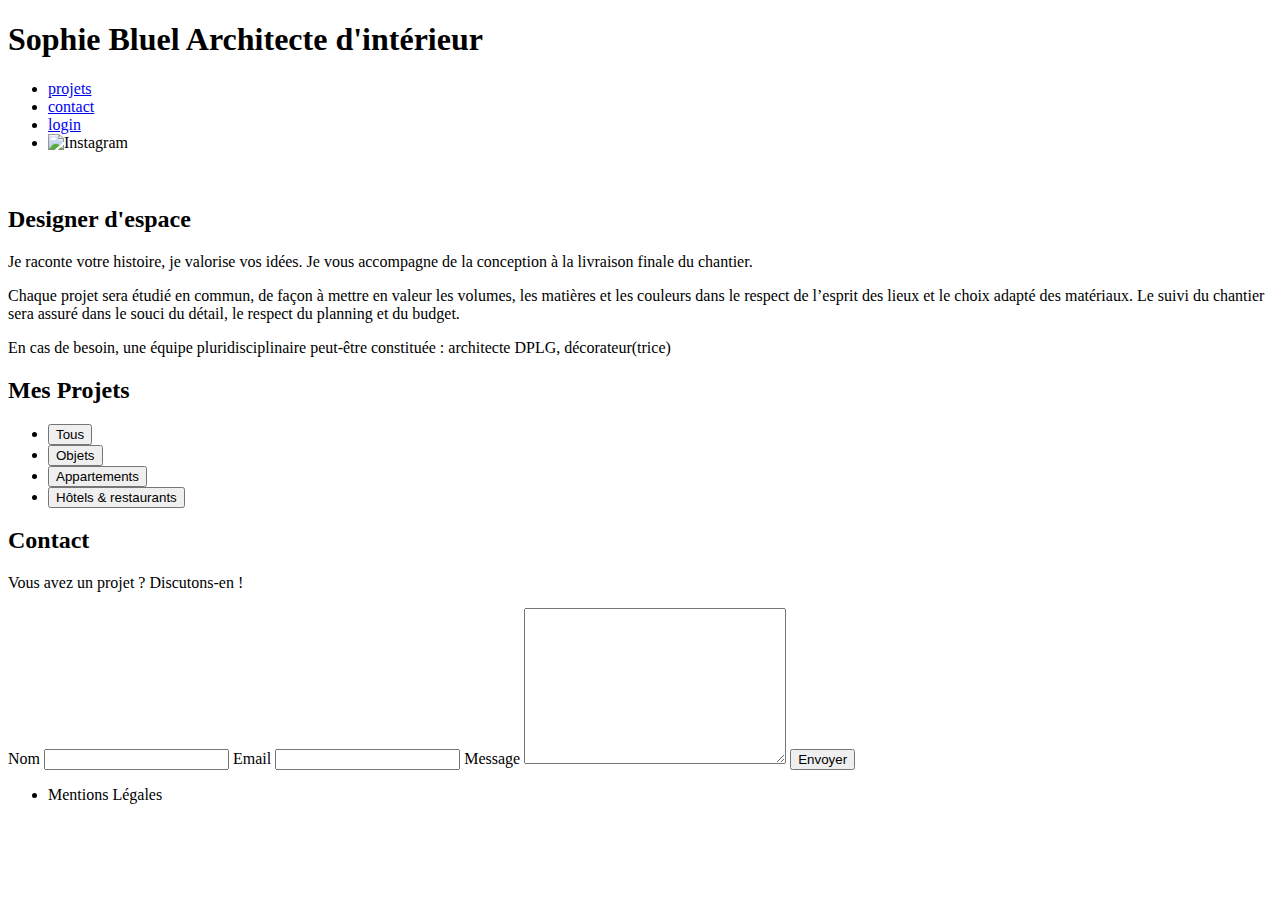
==== FrontEnd/index.html @ 586b45e3 "Sauvegarde du token après login OK Récupération du token après retour à l'accueil OK" ====
<!DOCTYPE html>
<html lang="fr">
<head>
	<meta charset="UTF-8">
	<title>Sophie Bluel - Architecte d'intérieur</title>
	<meta name="viewport" content="width=device-width, initial-scale=1.0">
	<link rel="preconnect" href="https://fonts.googleapis.com">
	<link rel="preconnect" href="https://fonts.gstatic.com" crossorigin>
	<link href="https://fonts.googleapis.com/css2?family=Syne:wght@700;800&family=Work+Sans&display=swap" rel="stylesheet">
	<meta name="description" content="">
	<link rel="stylesheet" href="./assets/style.css">
	<script type="module" src="affichageTravaux.js" defer></script>
	<script type="module" src="admin.js" ></script>
</head>
<body>
<header>
	<h1>Sophie Bluel <span>Architecte d'intérieur</span></h1>
	<nav>
		<ul>
			<li><a href="index.html">projets</a></li>
			<li><a href="#contact">contact</a></li>
			<li class="loginOut"><a href="login.html">login</a></li>
			<li><img src="./assets/icons/instagram.png" alt="Instagram"></li>
		</ul>
	</nav>
</header>
<main>
	<section id="introduction">
		<figure>
			<img src="./assets/images/sophie-bluel.png" alt="">
		</figure>
		<article>
			<h2>Designer d'espace</h2>
			<p>Je raconte votre histoire, je valorise vos idées. Je vous accompagne de la conception à la livraison finale du chantier.</p>
			<p>Chaque projet sera étudié en commun, de façon à mettre en valeur les volumes, les matières et les couleurs dans le respect de l’esprit des lieux et le choix adapté des matériaux. Le suivi du chantier sera assuré dans le souci du détail, le respect du planning et du budget.</p>
			<p>En cas de besoin, une équipe pluridisciplinaire peut-être constituée : architecte DPLG, décorateur(trice)</p>
		</article>
	</section>
	<section id="portfolio">
		<h2>Mes Projets</h2>
		<ul class="filtres">
			<li><button class="btn-tous">Tous</button></li>
			<li><button class="btn-objets">Objets</button></li>
			<li><button class="btn-appartements">Appartements</button></li>
			<li><button class="btn-hotels">Hôtels & restaurants</button></li>
		</ul>
		<div class="gallery">
			<!-- Les travaux seront générés ici dans le html -->
		</div>
	</section>
	<section id="contact">
		<h2>Contact</h2>
		<p>Vous avez un projet ? Discutons-en !</p>
		<form action="#" method="post">
			<label for="name">Nom</label>
			<input type="text" name="name" id="name">
			<label for="email">Email</label>
			<input type="email" name="email" id="email">
			<label for="message">Message</label>
			<textarea name="message" id="message" cols="30" rows="10"></textarea>
			<input type="submit" value="Envoyer">
		</form>
	</section>
</main>

<footer>
	<nav>
		<ul>
			<li>Mentions Légales</li>
		</ul>
	</nav>
</footer>
</body>
</html>
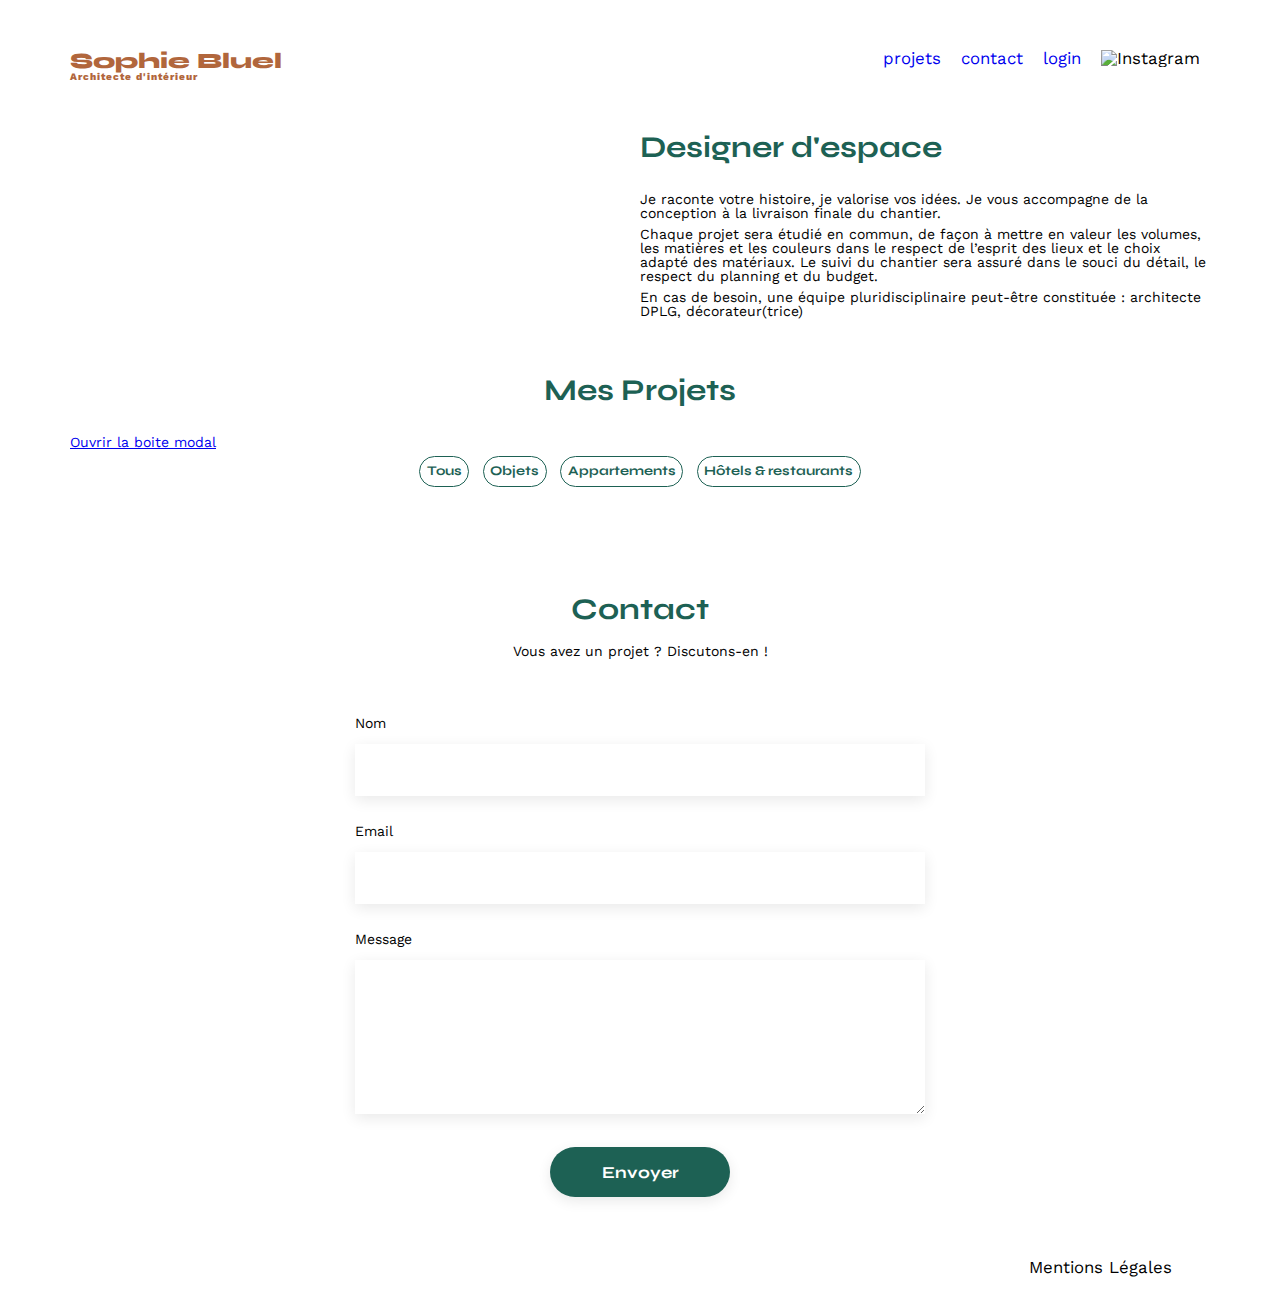
==== commit 210f96c4: "Continuation intégration modal" ====
--- a/FrontEnd/index.html
+++ b/FrontEnd/index.html
@@ -9,15 +9,16 @@
 	<link href="https://fonts.googleapis.com/css2?family=Syne:wght@700;800&family=Work+Sans&display=swap" rel="stylesheet">
 	<meta name="description" content="">
 	<link rel="stylesheet" href="./assets/style.css">
-	<script type="module" src="affichageTravaux.js" defer></script>
+	<script type="module" src="affichageTravaux.js"></script>
 	<script type="module" src="admin.js" ></script>
+	<script type="module"  src="modal.js"></script>
 </head>
 <body>
 <header>
 	<h1>Sophie Bluel <span>Architecte d'intérieur</span></h1>
 	<nav>
 		<ul>
-			<li><a href="index.html">projets</a></li>
+			<li ><a href="index.html">projets</a></li>
 			<li><a href="#contact">contact</a></li>
 			<li class="loginOut"><a href="login.html">login</a></li>
 			<li><img src="./assets/icons/instagram.png" alt="Instagram"></li>
@@ -37,7 +38,21 @@
 		</article>
 	</section>
 	<section id="portfolio">
-		<h2>Mes Projets</h2>
+		<h2 class="projects">Mes Projets</h2>
+		
+		<!-- Contenu pour la modal -->
+		<a href="#modal1" class="js-modal">Ouvrir la boite modal</a>
+		<aside id="modal1" class="modal" aria-hidden="true" role="dialog" style="display: none;">
+			<div class="modal-wrapper js-modal-stop">
+				<button class="js-modal-close">Fermer la boite</button>
+				<div>Galerie photo</div>
+				<div class="modal-gallery">
+					<!-- Les travaux de la modal seront générés ici -->
+				</div>
+			</div>
+		</aside>
+		<!-- Fin contenu pour la modal -->
+
 		<ul class="filtres">
 			<li><button class="btn-tous">Tous</button></li>
 			<li><button class="btn-objets">Objets</button></li>
--- a/FrontEnd/assets/style.css
+++ b/FrontEnd/assets/style.css
@@ -0,0 +1,265 @@
+/* http://meyerweb.com/eric/tools/css/reset/
+   v2.0 | 20110126
+   License: none (public domain)
+*/
+
+html, body, div, span, applet, object, iframe,
+h1, h2, h3, h4, h5, h6, p, blockquote, pre,
+a, abbr, acronym, address, big, cite, code,
+del, dfn, em, img, ins, kbd, q, s, samp,
+small, strike, strong, sub, sup, tt, var,
+b, u, i, center,
+dl, dt, dd, ol, ul, li,
+fieldset, form, label, legend,
+table, caption, tbody, tfoot, thead, tr, th, td,
+article, aside, canvas, details, embed,
+figure, figcaption, footer, header, hgroup,
+menu, nav, output, ruby, section, summary,
+time, mark, audio, video {
+	margin: 0;
+	padding: 0;
+	border: 0;
+	font-size: 100%;
+	font: inherit;
+	vertical-align: baseline;
+}
+/* HTML5 display-role reset for older browsers */
+article, aside, details, figcaption, figure,
+footer, header, hgroup, menu, nav, section {
+	display: block;
+}
+body {
+	line-height: 1;
+}
+ol, ul {
+	list-style: none;
+}
+blockquote, q {
+	quotes: none;
+}
+blockquote:before, blockquote:after,
+q:before, q:after {
+	content: '';
+	content: none;
+}
+table {
+	border-collapse: collapse;
+	border-spacing: 0;
+}
+/** end reset css**/
+body {
+	max-width: 1140px;
+	margin:auto;
+	font-family: 'Work Sans' ;
+	font-size: 14px;
+}
+header {
+	display: flex;
+	justify-content: space-between;
+	margin: 50px 0
+}
+section {
+	margin: 50px 0
+}
+
+h1{
+	display: flex;
+	flex-direction: column;
+	font-family: 'Syne';
+	font-size: 22px;
+	font-weight: 800;
+	color: #B1663C
+}
+
+h1 > span {
+	font-family: 'Work Sans';
+	font-size:10px;
+	letter-spacing: 0.1em;
+;
+}
+
+h2{
+	font-family: 'Syne';
+	font-weight: 700;
+	font-size: 30px;
+	color: #1D6154
+}
+nav ul {
+	display: flex;
+	align-items: center;
+	list-style-type: none;
+
+}
+nav li {
+	padding: 0 10px;
+	font-size: 1.2em;
+}
+
+li:hover {
+	color: #B1663C;
+}
+#introduction {
+	display: flex;
+	align-items: center;
+}
+#introduction figure {
+	flex: 1
+}
+#introduction img {
+	display: block;
+	margin: auto;
+	width: 80%;
+}
+
+#introduction article {
+	flex: 1
+}
+#introduction h2 {
+	margin-bottom: 1em;
+}
+
+#introduction p {
+	margin-bottom: 0.5em;
+}
+#portfolio h2 {
+	text-align: center;
+	margin-bottom: 1em;
+}
+.gallery {
+	width: 100%;
+	display: grid;
+	grid-template-columns: 1fr 1fr 1fr;
+	grid-column-gap: 20px;
+	grid-row-gap: 20px;
+}
+
+.gallery img {
+	width: 100%;
+
+}
+#contact, #login{
+	width: 50%;
+	margin: auto;
+}
+#contact, #login > * {
+	text-align: center;
+
+}
+#contact h2, #login h2{
+	margin-bottom: 20px;
+}
+#contact form, #login form {
+	text-align: left;
+	margin-top:30px;
+	display: flex;
+	flex-direction: column;
+}
+
+#contact input, #login input {
+	height: 50px;
+	font-size: 1.2em;
+	border: none;
+	box-shadow: 0px 4px 14px rgba(0, 0, 0, 0.09);
+}
+#contact label, #login label {
+	margin: 2em 0 1em 0;
+}
+#contact textarea {
+	border: none;
+	box-shadow: 0px 4px 14px rgba(0, 0, 0, 0.09);
+}
+
+input[type="submit"]{
+	font-family: 'Syne';
+	font-weight: 700;
+	color: white;
+	background-color: #1D6154;
+	margin : 2em auto ;
+	width: 180px;
+	text-align: center;
+	border-radius: 60px ;
+}
+
+footer nav ul {
+	display: flex;
+	justify-content: flex-end;
+	margin: 2em
+}
+
+.filtres {
+	display: flex;
+	justify-content: center;
+	margin-bottom: 50px;
+}
+
+nav a:link{
+	text-decoration: none;
+}
+
+a:visited{
+	color: inherit;
+}
+
+.filtres button{
+	border: #1D6154 1px solid;
+	background-color: white;
+	border-radius: 60px;
+	padding: 0.5em;
+	margin: 0.5em;
+	color: #1D6154;
+	font-weight: bold;
+	font-family: syne;
+}
+
+.filtres button:active{
+	background-color: #1D6154;
+	color: white;
+}
+
+.login a{
+	text-decoration: none;
+}
+
+.login a:hover{
+	text-decoration: underline;
+}
+
+.erreurMessage{
+	color: red;
+}
+
+
+/* Gestion de la modale */
+.modal{
+	position: fixed;
+	display: flex;
+	align-items: center;
+	justify-content: center;
+	top: 0;
+	left: 0;
+	width: 100%;
+	height: 100%;
+	background: rgba(0, 0, 0, 0.3)
+}
+
+.modal-wrapper{
+	overflow: auto;
+	width: 630px;
+	max-width: calc(100vw - 20px);
+	max-height: calc(100vh - 20px);
+	padding: 20px;
+	background-color: #fff;
+	border-radius: 10px;
+}
+
+.modal-gallery {
+	width: 100%;
+	display: grid;
+	grid-template-columns: 1fr 1fr 1fr 1fr 1fr;
+	grid-column-gap: 20px;
+	grid-row-gap: 20px;
+}
+
+.modal-gallery img{
+	width: 100%;
+}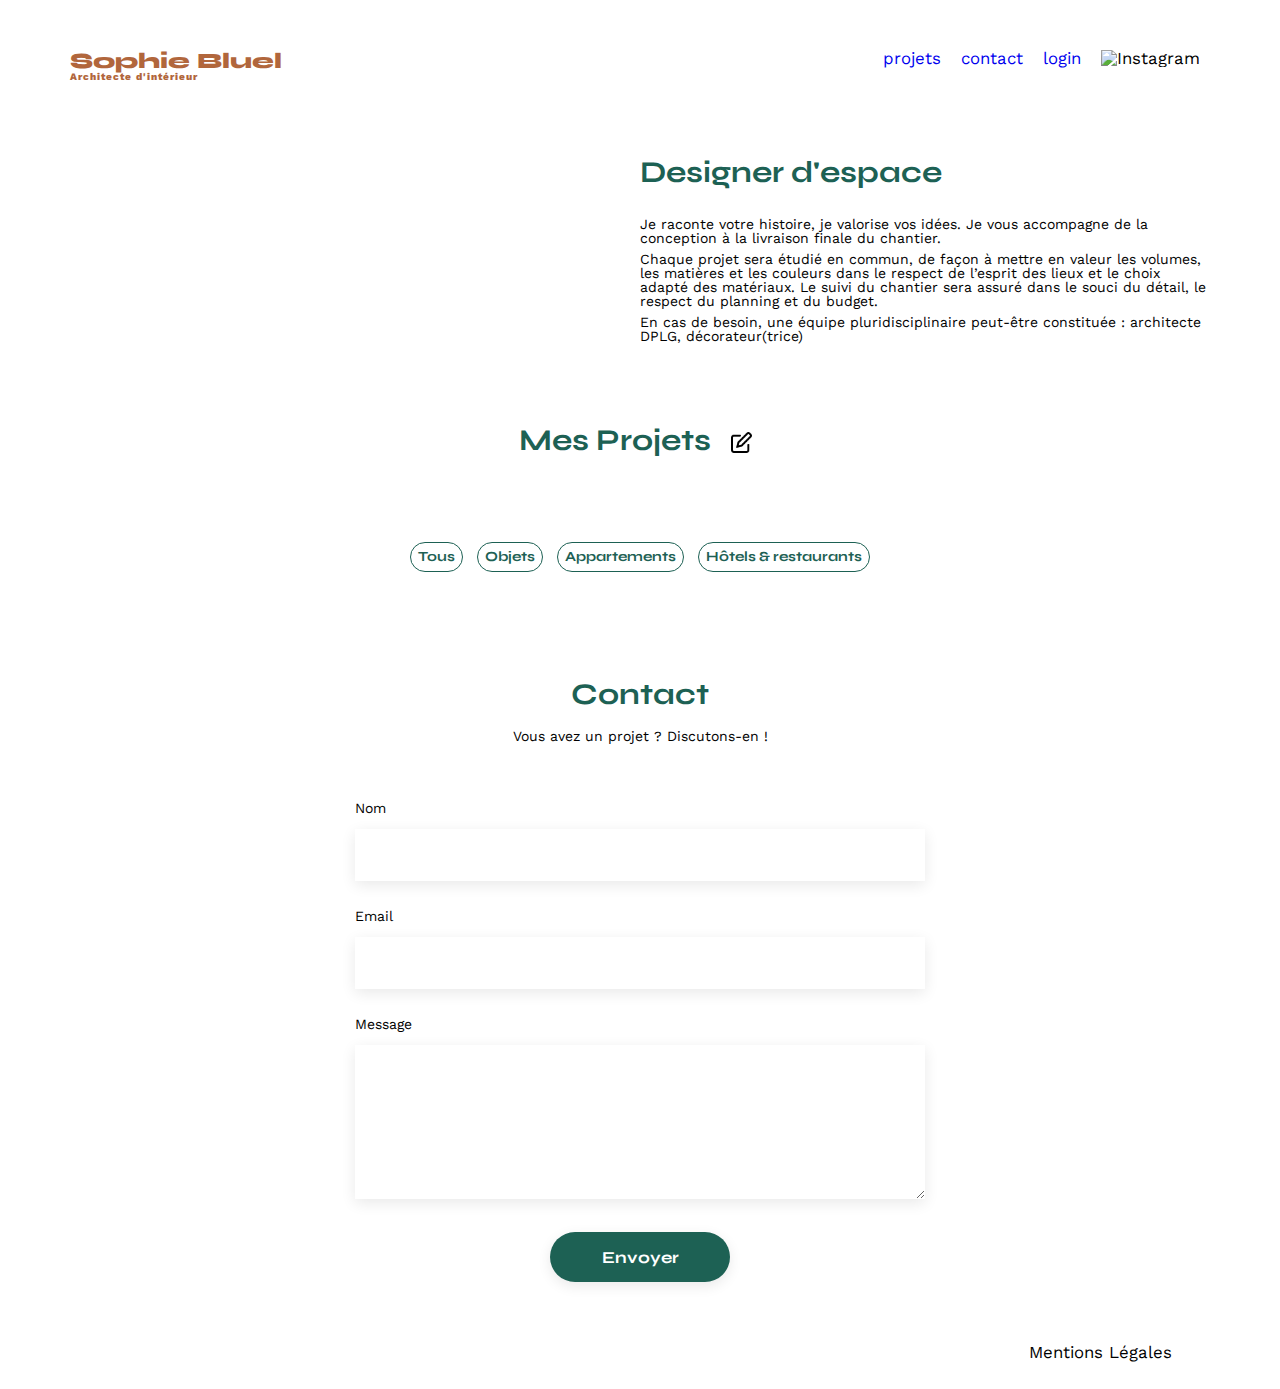
==== commit 257e20a9: "Amélioration bouton modif login" ====
--- a/FrontEnd/index.html
+++ b/FrontEnd/index.html
@@ -9,16 +9,18 @@
 	<link href="https://fonts.googleapis.com/css2?family=Syne:wght@700;800&family=Work+Sans&display=swap" rel="stylesheet">
 	<meta name="description" content="">
 	<link rel="stylesheet" href="./assets/style.css">
+	<!-- <script src="https://kit.fontawesome.com/7f5535ffac.js" crossorigin="anonymous"></script> -->
 	<script type="module" src="affichageTravaux.js"></script>
 	<script type="module" src="admin.js" ></script>
-	<script type="module"  src="modal.js"></script>
+	<script type="module" src="modal.js"></script>
+	<script type="module" src="loginOut.js" defer></script>
 </head>
 <body>
 <header>
 	<h1>Sophie Bluel <span>Architecte d'intérieur</span></h1>
 	<nav>
 		<ul>
-			<li ><a href="index.html">projets</a></li>
+			<li><a href="index.html">projets</a></li>
 			<li><a href="#contact">contact</a></li>
 			<li class="loginOut"><a href="login.html">login</a></li>
 			<li><img src="./assets/icons/instagram.png" alt="Instagram"></li>
@@ -38,20 +40,38 @@
 		</article>
 	</section>
 	<section id="portfolio">
-		<h2 class="projects">Mes Projets</h2>
-		
-		<!-- Contenu pour la modal -->
-		<a href="#modal1" class="js-modal">Ouvrir la boite modal</a>
-		<aside id="modal1" class="modal" aria-hidden="true" role="dialog" style="display: none;">
-			<div class="modal-wrapper js-modal-stop">
-				<button class="js-modal-close">Fermer la boite</button>
-				<div>Galerie photo</div>
-				<div class="modal-gallery">
-					<!-- Les travaux de la modal seront générés ici -->
+		<div>
+			<!-- Contenu pour la modal -->
+			<div class="projects">
+				<div class="elements">
+					<h2>
+						Mes Projets
+					</h2>
+					<div class="btnModif">
+						<img src="assets/icons/pen2Square.png" alt="Icone de bouton modifier">
+						<a href="#modal1" class="js-modal" style="display: none;">Modifier</a>
+					</div>
 				</div>
 			</div>
-		</aside>
-		<!-- Fin contenu pour la modal -->
+				
+			<aside id="modal1" class="modal" aria-hidden="true" style="display: none;">
+				<div class="modal-wrapper js-modal-stop">
+					<div class="closeButton">
+						<i class="js-modal-close fa-solid fa-xmark fa-xl"></i>
+					</div>
+					<h3>Galerie photo</h3>
+					<div class="galleryContent">
+						<div class="modal-gallery">
+							<!-- Les travaux de la modal seront générés ici -->
+						</div>
+					</div>
+					<div class="addPhotoButton">
+						<button>Ajouter une photo</button>
+					</div>
+				</div>
+			</aside>
+			<!-- Fin contenu pour la modal -->
+		</div>
 
 		<ul class="filtres">
 			<li><button class="btn-tous">Tous</button></li>
--- a/FrontEnd/assets/style.css
+++ b/FrontEnd/assets/style.css
@@ -4,7 +4,7 @@
 */
 
 html, body, div, span, applet, object, iframe,
-h1, h2, h3, h4, h5, h6, p, blockquote, pre,
+h1, h3, h4, h5, h6, p, blockquote, pre,
 a, abbr, acronym, address, big, cite, code,
 del, dfn, em, img, ins, kbd, q, s, samp,
 small, strike, strong, sub, sup, tt, var,
@@ -15,7 +15,7 @@
 article, aside, canvas, details, embed,
 figure, figcaption, footer, header, hgroup,
 menu, nav, output, ruby, section, summary,
-time, mark, audio, video {
+time, mark, audio, video, button, span {
 	margin: 0;
 	padding: 0;
 	border: 0;
@@ -230,6 +230,46 @@
 
 
 /* Gestion de la modale */
+
+.projects{
+	display: flex;
+	justify-content: center;
+	align-items: center;
+	/* border: solid 1px red; */
+	margin: 50px;
+}
+
+.elements{
+	display: flex;
+	align-items: center;
+	/* border: solid violet; */
+}
+
+.elements h2{
+	/* border: solid #1D6154; */
+}
+
+.btnModif{
+	display: flex;
+	align-items: center;
+	height: 10px;
+	/* border: solid cadetblue; */
+}
+
+.projects img{
+	width: 1.5em;
+	height: 1.5em;
+	margin: 0px 10px 0px 20px;
+}
+
+.btnModif a{
+	text-decoration: none;
+}
+
+.btnModif a:hover{
+	text-decoration: underline;
+}
+
 .modal{
 	position: fixed;
 	display: flex;
@@ -252,8 +292,13 @@
 	border-radius: 10px;
 }
 
+.galleryContent{
+	border-bottom: 1px solid #b3b3b3;
+	padding-bottom: 4em;
+	margin: 0 5em 0 5em;
+}
+
 .modal-gallery {
-	width: 100%;
 	display: grid;
 	grid-template-columns: 1fr 1fr 1fr 1fr 1fr;
 	grid-column-gap: 20px;
@@ -262,4 +307,48 @@
 
 .modal-gallery img{
 	width: 100%;
-}+}
+
+.modal-wrapper h3{
+	font-size: 2em;
+	text-align: center;
+	margin: 1em;
+}
+
+.closeButton {
+	display: flex;
+	justify-content: flex-end;
+	padding: 20px;
+}
+
+.addPhotoButton{
+	display: flex;
+	justify-content: center;
+	
+}
+
+.addPhotoButton button{
+	width: 237px;
+	height: 36px;
+	font: inherit;
+	color: white;
+	border: none;
+	border-radius: 60px;
+	background: #1D6154;
+	margin: 2em;
+}
+
+.trash{
+	display: flex;
+	justify-content: center;
+	align-items: center;
+	color: white;
+	position: relative;
+	top: 25px;
+	left: 55px;
+	height: 10px;
+	width: 10px;
+	background-color: black;
+	border-radius: 2px;
+}
+
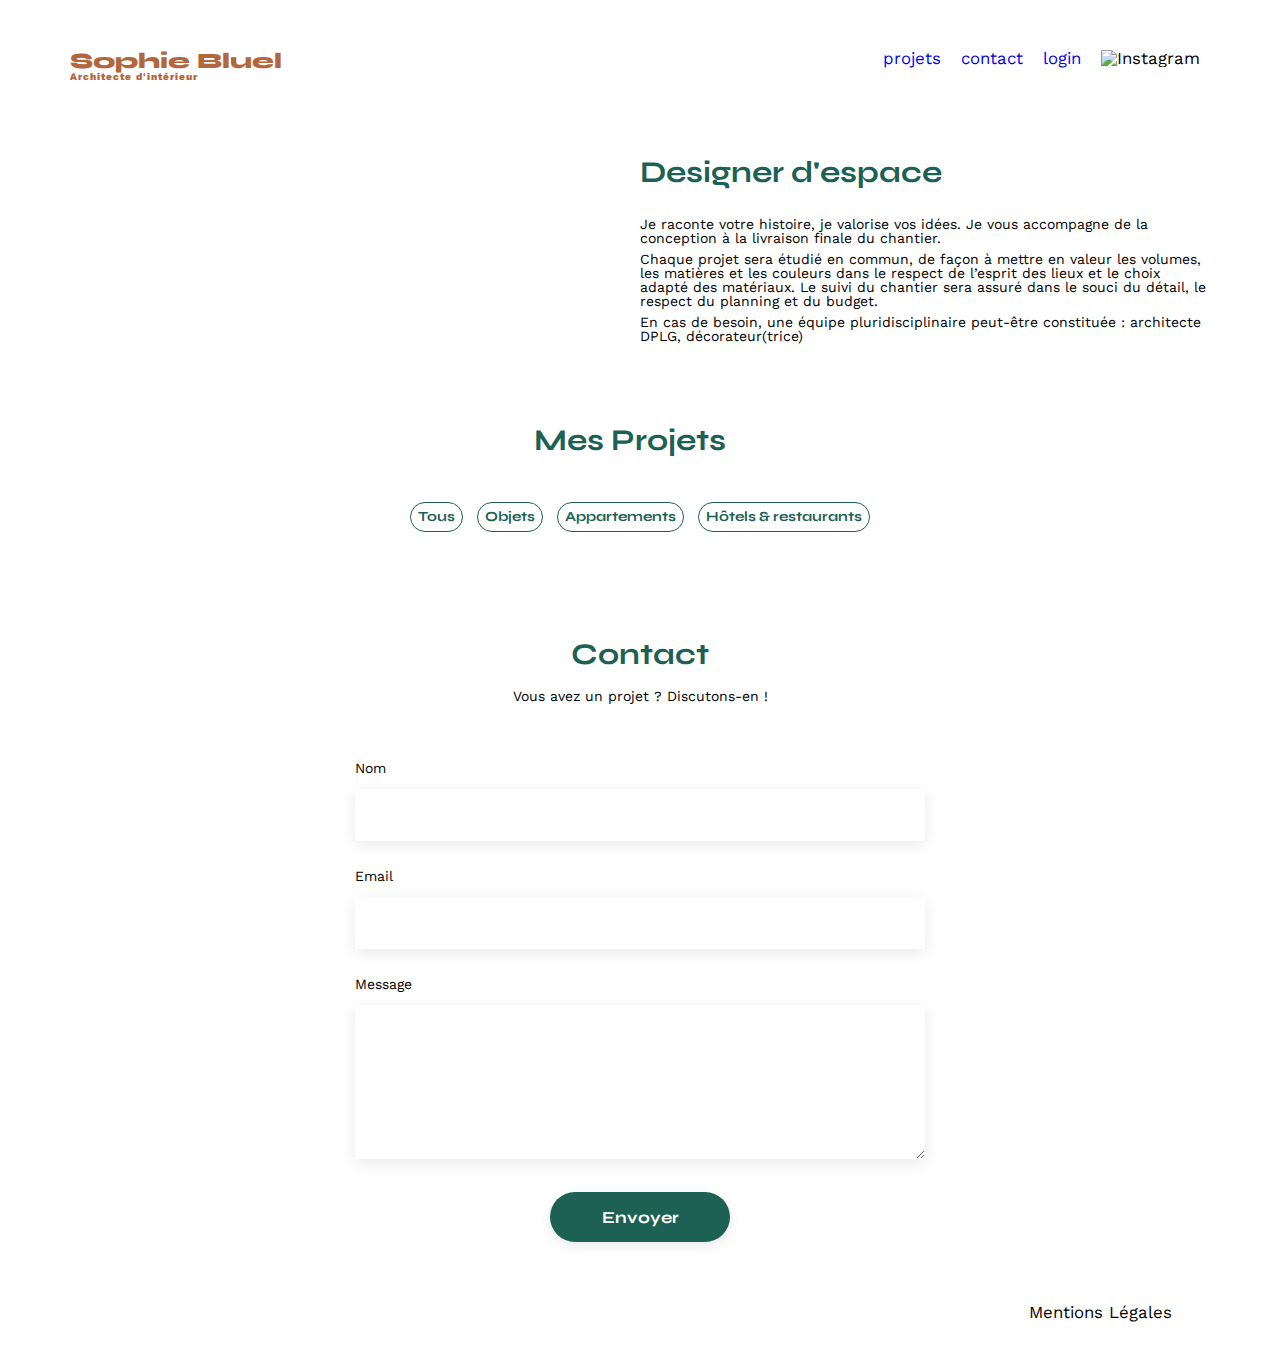
==== commit f3ba81a0: "Amélioratin de la modal Débugage du décalage des icones fontawesome Ajout d'une 2e modal dans le htm" ====
--- a/FrontEnd/index.html
+++ b/FrontEnd/index.html
@@ -9,7 +9,7 @@
 	<link href="https://fonts.googleapis.com/css2?family=Syne:wght@700;800&family=Work+Sans&display=swap" rel="stylesheet">
 	<meta name="description" content="">
 	<link rel="stylesheet" href="./assets/style.css">
-	<!-- <script src="https://kit.fontawesome.com/7f5535ffac.js" crossorigin="anonymous"></script> -->
+	<script src="https://kit.fontawesome.com/7f5535ffac.js" crossorigin="anonymous"></script>
 	<script type="module" src="affichageTravaux.js"></script>
 	<script type="module" src="admin.js" ></script>
 	<script type="module" src="modal.js"></script>
@@ -48,16 +48,19 @@
 						Mes Projets
 					</h2>
 					<div class="btnModif">
-						<img src="assets/icons/pen2Square.png" alt="Icone de bouton modifier">
-						<a href="#modal1" class="js-modal" style="display: none;">Modifier</a>
+						<a href="#modal1" class="js-modal1" style="display: none;"> <i class="fa-regular fa-pen-to-square"></i>Modifier</a>
 					</div>
 				</div>
 			</div>
 				
-			<aside id="modal1" class="modal" aria-hidden="true" style="display: none;">
-				<div class="modal-wrapper js-modal-stop">
-					<div class="closeButton">
-						<i class="js-modal-close fa-solid fa-xmark fa-xl"></i>
+			<aside id="modal1" class="modal" style="display: none;">
+				<div class="modal-wrapper js-modal1-stop">
+					<div class="conteneurNavModal">
+
+						<button class="closeButton js-modal1-close">
+							<i class="fa-solid fa-xmark fa-xl"></i>
+						</button>
+						
 					</div>
 					<h3>Galerie photo</h3>
 					<div class="galleryContent">
@@ -65,11 +68,48 @@
 							<!-- Les travaux de la modal seront générés ici -->
 						</div>
 					</div>
-					<div class="addPhotoButton">
-						<button>Ajouter une photo</button>
+
+					<div class="btnPhotoConteneur">
+						<a href="#modal2" class="addPhotoButton ajoutPhoto">
+							<div>Ajouter une photo</div>
+						</a>
 					</div>
 				</div>
 			</aside>
+
+			<aside id="modal2" class="modal" style="display: none;">
+				<div class="modal-wrapper js-modal2-stop">
+					<div class="conteneurNavModal">
+
+						<button class="backButton">            
+							<i class="fa-solid fa-arrow-left fa-xl"></i>
+						</button>
+				
+						<button class="closeButton js-modal2-close">            
+							<i class="fa-solid fa-xmark fa-xl"></i>
+						</button>
+				
+					</div>
+					<h3>Ajout photo</h3>
+					<div class="galleryContent">
+						<div class="glisserPhoto">
+							<i class="fa-regular fa-image fa-6x"></i>
+							<div class="addFromPc">+ Ajouter photo</div>
+							<div>jpg, png : 4mo max</div>
+						</div>
+						<section id="ajout">
+							<form action="#" method="post">
+								<label for="titre">Titre</label>
+								<input type="text" name="titre" id="titre">
+								<label for="categorie">Catégorie</label>
+								<input type="text" name="categorie" id="categorie">
+								<input type="submit" value="Valider" class="validerAjoutPhoto">
+							</form>
+						</section>
+					</div>
+				</div>
+			</aside>
+
 			<!-- Fin contenu pour la modal -->
 		</div>
 
@@ -98,6 +138,8 @@
 	</section>
 </main>
 
+
+
 <footer>
 	<nav>
 		<ul>
--- a/FrontEnd/assets/style.css
+++ b/FrontEnd/assets/style.css
@@ -141,6 +141,12 @@
 	width: 50%;
 	margin: auto;
 }
+
+#ajout{
+	width: 100%;
+	margin: auto;
+}
+
 #contact, #login > * {
 	text-align: center;
 
@@ -148,20 +154,20 @@
 #contact h2, #login h2{
 	margin-bottom: 20px;
 }
-#contact form, #login form {
+#contact form, #login form, #ajout form{
 	text-align: left;
 	margin-top:30px;
 	display: flex;
 	flex-direction: column;
 }
 
-#contact input, #login input {
+#contact input, #login input, #ajout input {
 	height: 50px;
 	font-size: 1.2em;
 	border: none;
 	box-shadow: 0px 4px 14px rgba(0, 0, 0, 0.09);
 }
-#contact label, #login label {
+#contact label, #login label, #ajout label {
 	margin: 2em 0 1em 0;
 }
 #contact textarea {
@@ -190,6 +196,7 @@
 	display: flex;
 	justify-content: center;
 	margin-bottom: 50px;
+	/* border: solid green; */
 }
 
 nav a:link{
@@ -228,25 +235,20 @@
 	color: red;
 }
 
-
-/* Gestion de la modale */
+/* Bouton modifier travaux */
 
 .projects{
 	display: flex;
 	justify-content: center;
 	align-items: center;
+	margin: 10px;
 	/* border: solid 1px red; */
-	margin: 50px;
 }
 
 .elements{
 	display: flex;
 	align-items: center;
 	/* border: solid violet; */
-}
-
-.elements h2{
-	/* border: solid #1D6154; */
 }
 
 .btnModif{
@@ -254,6 +256,7 @@
 	align-items: center;
 	height: 10px;
 	/* border: solid cadetblue; */
+	padding-left: 20px;
 }
 
 .projects img{
@@ -269,6 +272,8 @@
 .btnModif a:hover{
 	text-decoration: underline;
 }
+
+/* Gestion de la modale */
 
 .modal{
 	position: fixed;
@@ -315,30 +320,52 @@
 	margin: 1em;
 }
 
-.closeButton {
-	display: flex;
-	justify-content: flex-end;
-	padding: 20px;
-}
-
-.addPhotoButton{
-	display: flex;
-	justify-content: center;
-	
-}
-
-.addPhotoButton button{
-	width: 237px;
-	height: 36px;
+.conteneurNavModal{
+	display: flex;
+	justify-content: space-between;
+	border: solid 1px violet;
+}
+
+.closeButton, .backButton {
+	background-color: transparent;
+	border: solid transparent;
+}
+
+.closeButton{
+	align-self: flex-end;
+}
+
+.closeButton:hover, .backButton:hover{
+	border: solid black;
+}
+
+.btnPhotoConteneur{
+	display: flex;
+	justify-content: center;
+	/* border: solid blue; */
+}
+
+.addPhotoButton div{
+	color: white;
+	margin: 1em;
+}
+
+.addPhotoButton, .validerAjoutPhoto button{
+	width: 50%;
 	font: inherit;
 	color: white;
-	border: none;
 	border-radius: 60px;
 	background: #1D6154;
 	margin: 2em;
-}
-
-.trash{
+	text-align: center;
+	/* border: solid red; */
+}
+
+.modal-wrapper a{
+	text-decoration: none;
+}
+
+.delete{
 	display: flex;
 	justify-content: center;
 	align-items: center;
@@ -346,9 +373,33 @@
 	position: relative;
 	top: 25px;
 	left: 55px;
-	height: 10px;
-	width: 10px;
+	width: 20px;
+	height: 20px;
 	background-color: black;
 	border-radius: 2px;
 }
 
+.glisserPhoto{
+	display: flex;
+	flex-direction: column;
+	justify-content: center;
+	align-items: center;
+	background-color: #E8F1F6;
+	border-radius: 3px;
+	padding: 20px;
+}
+
+.fa-image{
+	display: flex;
+	justify-content: center;
+	color: #B9C5CC;
+}
+
+.addFromPc{
+	font-size: 1.4em;
+	background-color: #CBD6DC;
+	color: #306685;
+	padding: 15px 40px 15px 40px;
+	margin: 10px;
+	border-radius: 50px;
+}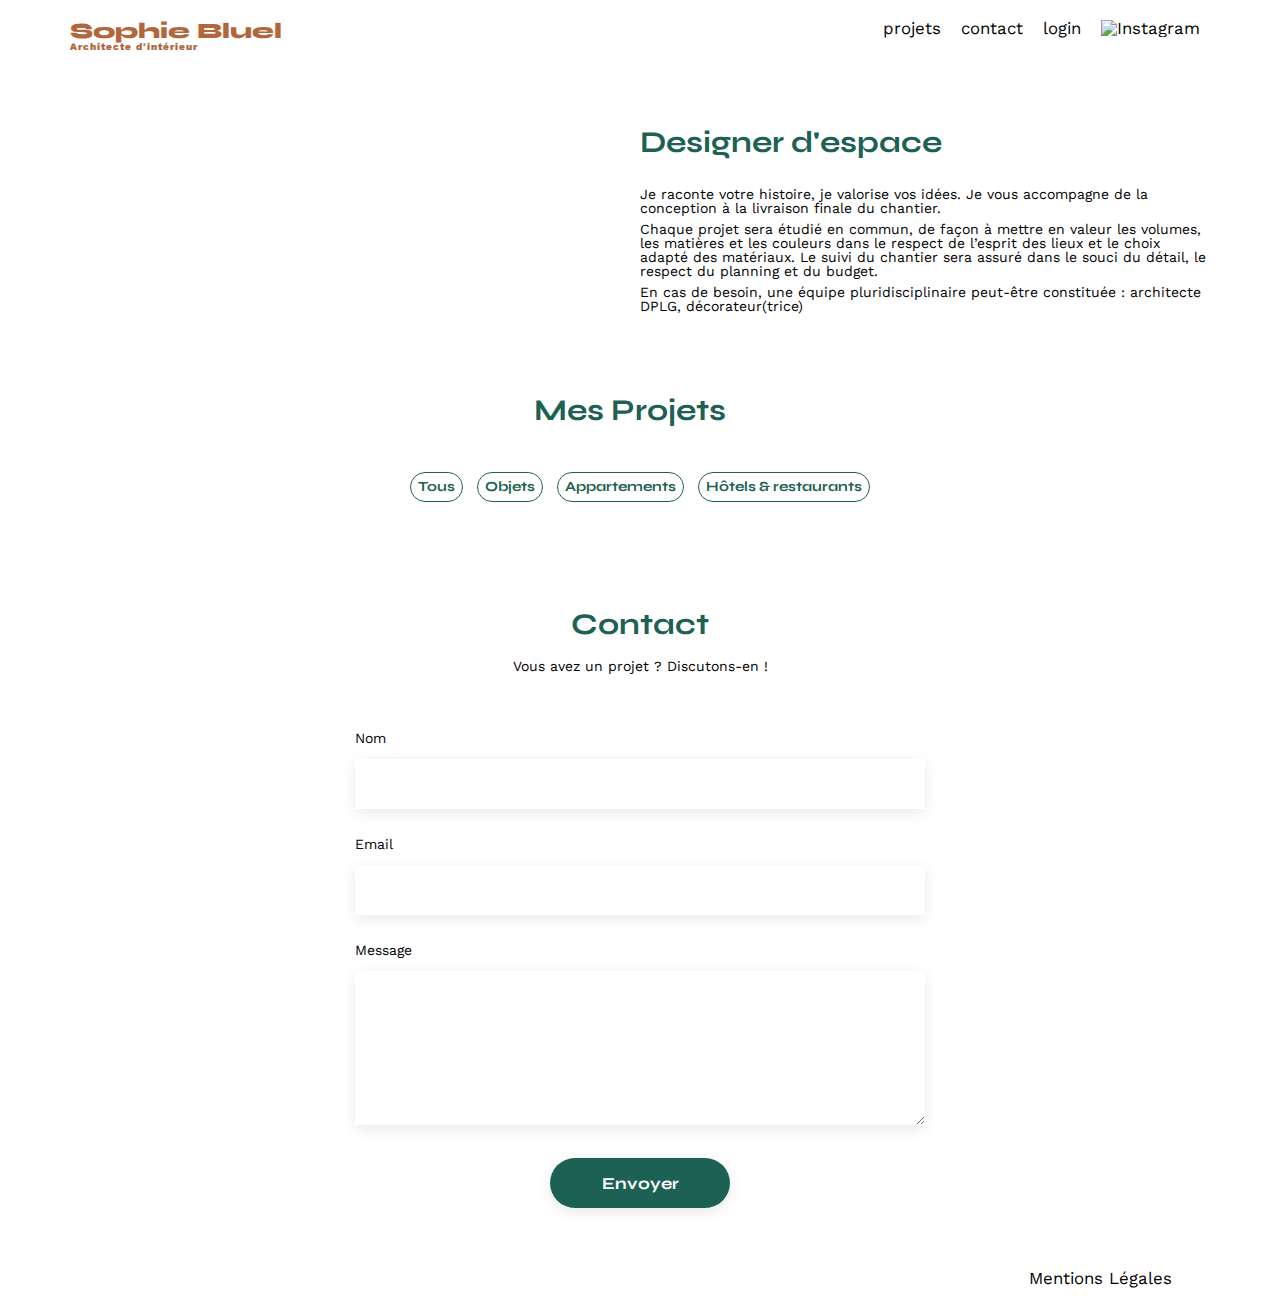
==== commit 11114a36: "Optimisation du code Correction de bugs" ====
--- a/FrontEnd/index.html
+++ b/FrontEnd/index.html
@@ -1,151 +1,184 @@
 <!DOCTYPE html>
 <html lang="fr">
-<head>
-	<meta charset="UTF-8">
-	<title>Sophie Bluel - Architecte d'intérieur</title>
-	<meta name="viewport" content="width=device-width, initial-scale=1.0">
-	<link rel="preconnect" href="https://fonts.googleapis.com">
-	<link rel="preconnect" href="https://fonts.gstatic.com" crossorigin>
-	<link href="https://fonts.googleapis.com/css2?family=Syne:wght@700;800&family=Work+Sans&display=swap" rel="stylesheet">
-	<meta name="description" content="">
-	<link rel="stylesheet" href="./assets/style.css">
-	<script src="https://kit.fontawesome.com/7f5535ffac.js" crossorigin="anonymous"></script>
-	<script type="module" src="affichageTravaux.js"></script>
-	<script type="module" src="admin.js" ></script>
-	<script type="module" src="modal.js"></script>
-	<script type="module" src="loginOut.js" defer></script>
-</head>
-<body>
-<header>
-	<h1>Sophie Bluel <span>Architecte d'intérieur</span></h1>
-	<nav>
-		<ul>
-			<li><a href="index.html">projets</a></li>
-			<li><a href="#contact">contact</a></li>
-			<li class="loginOut"><a href="login.html">login</a></li>
-			<li><img src="./assets/icons/instagram.png" alt="Instagram"></li>
-		</ul>
-	</nav>
-</header>
-<main>
-	<section id="introduction">
-		<figure>
-			<img src="./assets/images/sophie-bluel.png" alt="">
-		</figure>
-		<article>
-			<h2>Designer d'espace</h2>
-			<p>Je raconte votre histoire, je valorise vos idées. Je vous accompagne de la conception à la livraison finale du chantier.</p>
-			<p>Chaque projet sera étudié en commun, de façon à mettre en valeur les volumes, les matières et les couleurs dans le respect de l’esprit des lieux et le choix adapté des matériaux. Le suivi du chantier sera assuré dans le souci du détail, le respect du planning et du budget.</p>
-			<p>En cas de besoin, une équipe pluridisciplinaire peut-être constituée : architecte DPLG, décorateur(trice)</p>
-		</article>
-	</section>
-	<section id="portfolio">
-		<div>
-			<!-- Contenu pour la modal -->
-			<div class="projects">
-				<div class="elements">
-					<h2>
-						Mes Projets
-					</h2>
-					<div class="btnModif">
-						<a href="#modal1" class="js-modal1" style="display: none;"> <i class="fa-regular fa-pen-to-square"></i>Modifier</a>
-					</div>
-				</div>
+	<head>
+		<meta charset="UTF-8">
+		<title>Sophie Bluel - Architecte d'intérieur</title>
+		<meta name="viewport" content="width=device-width, initial-scale=1.0">
+		<link rel="preconnect" href="https://fonts.googleapis.com">
+		<link rel="preconnect" href="https://fonts.gstatic.com" crossorigin>
+		<link href="https://fonts.googleapis.com/css2?family=Syne:wght@700;800&family=Work+Sans&display=swap" rel="stylesheet">
+		<meta name="description" content="">
+		<link rel="stylesheet" href="./assets/style.css">
+		<script src="https://kit.fontawesome.com/7f5535ffac.js" crossorigin="anonymous"></script>
+		<script type="module" src="affichageTravaux.js"></script>
+		<script type="module" src="admin.js"></script>
+		<script type="module" src="modal.js"></script>
+		<script type="module" src="login.js"></script>
+		<script type="module" src="upload.js"></script>
+		<script type="module" src="nav.js"></script>
+	</head>
+	
+	<body>
+		<header>
+			<div class="modeEdition" style="display: none;"><i class="fa-regular fa-pen-to-square"> Mode Edition</i></div>
+			<div class="h1EtNav">
+				<h1>Sophie Bluel<span>Architecte d'intérieur</span></h1>
+				<nav>
+					<ul>
+						<li class="projets">projets</li>
+						<li class="contact"><a href="#contact">contact</a></li>
+						<li class="login">login</li>
+						<li><img src="./assets/icons/instagram.png" alt="Instagram"></li>
+					</ul>
+				</nav>
 			</div>
-				
-			<aside id="modal1" class="modal" style="display: none;">
-				<div class="modal-wrapper js-modal1-stop">
-					<div class="conteneurNavModal">
-
-						<button class="closeButton js-modal1-close">
-							<i class="fa-solid fa-xmark fa-xl"></i>
-						</button>
-						
-					</div>
-					<h3>Galerie photo</h3>
-					<div class="galleryContent">
-						<div class="modal-gallery">
-							<!-- Les travaux de la modal seront générés ici -->
+		</header>
+		<main>
+			<section id="introduction" style="display: null;">
+				<figure>
+					<img src="./assets/images/sophie-bluel.png" alt="">
+				</figure>
+				<article>
+					<h2>Designer d'espace</h2>
+					<p>Je raconte votre histoire, je valorise vos idées. Je vous accompagne de la conception à la livraison finale du chantier.</p>
+					<p>Chaque projet sera étudié en commun, de façon à mettre en valeur les volumes, les matières et les couleurs dans le respect de l’esprit des lieux et le choix adapté des matériaux. Le suivi du chantier sera assuré dans le souci du détail, le respect du planning et du budget.</p>
+					<p>En cas de besoin, une équipe pluridisciplinaire peut-être constituée : architecte DPLG, décorateur(trice)</p>
+				</article>
+			</section>
+			<section id="portfolio" style="display: null;">
+				<div>
+					<!-- Contenu pour la modal -->
+					<div class="projects">
+						<div class="elements">
+							<h2>
+								Mes Projets
+							</h2>
+							<div class="btnModif">
+								<a href="#modal1" class="js-modal1" style="display: none;"> <i class="fa-regular fa-pen-to-square"></i> Modifier</a>
+							</div>
 						</div>
 					</div>
+						
+					<aside id="modal1" class="modal" style="display: none;">
+						<div class="modal-wrapper js-modal1-stop">
 
-					<div class="btnPhotoConteneur">
-						<a href="#modal2" class="addPhotoButton ajoutPhoto">
-							<div>Ajouter une photo</div>
-						</a>
-					</div>
+							<div class="navModal1">
+								<button class="closeButton js-modal1-close">
+									<i class="fa-solid fa-xmark fa-xl"></i>
+								</button>
+							</div>
+
+							<h3>Galerie photo</h3>
+							<div class="galleryContent">
+								<div class="modal-gallery">
+									<!-- Les travaux de la modal seront générés ici -->
+								</div>
+							</div>
+
+							<div class="btnPhotoConteneur submitButtonContainer">
+								<a href="#modal2" class="addPhotoButton js-ajoutPhoto">
+									<div>Ajouter une photo</div>
+								</a>
+							</div>
+						</div>
+					</aside>
+
+					<aside id="modal2" class="modal" style="display: none;">
+						<div class="modal-wrapper js-modal2-stop">
+							<div class="conteneurNavModal">
+
+								<div class="navModal2">
+									<button class="backButton">
+										<i class="fa-solid fa-arrow-left fa-xl"></i>
+									</button>
+									
+									<button class="closeButton js-modal2-close">            
+										<i class="fa-solid fa-xmark fa-xl"></i>
+									</button>
+								</div>
+						
+							</div>
+							<h3>Ajout photo</h3>
+							<!-- <div class="galleryContent"> -->
+								<section id="ajout" class="addProject">
+									<form enctype="multipart/form-data" action="#" method="POST" id="infoProjet" name="newProject">
+
+										<div class="glisserPhoto">
+											<label for="image" class="preview"><i class="fa-regular fa-image fa-6x"></i></label>
+											<label for="image" class="customUploadBtn">+ Ajouter photo</label>
+											<input type="file" name="image" id="image" accept=".jpg, .jpeg, .png" class="parcourirPc" required>
+											<label for="image" class="tailleMax">jpg, png : 4mo max</label>
+										</div>
+										
+										<label for="title">Titre</label>
+										<input type="text" name="title" id="title" placeholder="Nom du projet">
+
+										<label for="category">Catégorie</label>
+										<select name="category" id="category">
+											<option value="">--Choisissez une catégorie--</option>
+											<option value="1">Objets</option>
+											<option value="2">Appartements</option>
+											<option value="3">Hotels & restaurants</option>
+										</select>
+										<div class="borderValider">
+											<input type="submit" value="Valider" class="submit">
+										</div>
+
+										<input type="reset" name="reset" id="reset" style="display: none;">
+									</form>
+								</section>
+							<!-- </div> -->
+						</div>
+					</aside>
+
+					<!-- Fin contenu pour la modal -->
 				</div>
-			</aside>
 
-			<aside id="modal2" class="modal" style="display: none;">
-				<div class="modal-wrapper js-modal2-stop">
-					<div class="conteneurNavModal">
+				<ul class="filtres">
+					<li><button class="btn-tous">Tous</button></li>
+					<li><button class="btn-objets">Objets</button></li>
+					<li><button class="btn-appartements">Appartements</button></li>
+					<li><button class="btn-hotels">Hôtels & restaurants</button></li>
+				</ul>
 
-						<button class="backButton">            
-							<i class="fa-solid fa-arrow-left fa-xl"></i>
-						</button>
-				
-						<button class="closeButton js-modal2-close">            
-							<i class="fa-solid fa-xmark fa-xl"></i>
-						</button>
-				
-					</div>
-					<h3>Ajout photo</h3>
-					<div class="galleryContent">
-						<div class="glisserPhoto">
-							<i class="fa-regular fa-image fa-6x"></i>
-							<div class="addFromPc">+ Ajouter photo</div>
-							<div>jpg, png : 4mo max</div>
-						</div>
-						<section id="ajout">
-							<form action="#" method="post">
-								<label for="titre">Titre</label>
-								<input type="text" name="titre" id="titre">
-								<label for="categorie">Catégorie</label>
-								<input type="text" name="categorie" id="categorie">
-								<input type="submit" value="Valider" class="validerAjoutPhoto">
-							</form>
-						</section>
-					</div>
+				<div class="gallery">
+					<!-- Les travaux seront générés ici dans le html -->
 				</div>
-			</aside>
+			</section>
 
-			<!-- Fin contenu pour la modal -->
-		</div>
+			<section id="login" style="display: none;">
+				<h2>Log In</h2>
+				<form action="#" method="post" class="formLogin">
+					<label for="mail">E-mail</label>
+					<input type="email" name="mail" id="mail">
+					<label for="passw">Mot de passe</label>
+					<input type="password" name="passw" id="passw">
+					<input type="submit" value="Se connecter">
+				</form>
+				<p><a href="#">Mot de passe oublié</a></p>
+			</section>
 
-		<ul class="filtres">
-			<li><button class="btn-tous">Tous</button></li>
-			<li><button class="btn-objets">Objets</button></li>
-			<li><button class="btn-appartements">Appartements</button></li>
-			<li><button class="btn-hotels">Hôtels & restaurants</button></li>
-		</ul>
-		<div class="gallery">
-			<!-- Les travaux seront générés ici dans le html -->
-		</div>
-	</section>
-	<section id="contact">
-		<h2>Contact</h2>
-		<p>Vous avez un projet ? Discutons-en !</p>
-		<form action="#" method="post">
-			<label for="name">Nom</label>
-			<input type="text" name="name" id="name">
-			<label for="email">Email</label>
-			<input type="email" name="email" id="email">
-			<label for="message">Message</label>
-			<textarea name="message" id="message" cols="30" rows="10"></textarea>
-			<input type="submit" value="Envoyer">
-		</form>
-	</section>
-</main>
+			<section id="contact" style="display: null;">
+				<h2>Contact</h2>
+				<p>Vous avez un projet ? Discutons-en !</p>
+				<form action="#" method="post">
+					<label for="name">Nom</label>
+					<input type="text" name="name" id="name">
+					<label for="email">Email</label>
+					<input type="email" name="email" id="email">
+					<label for="message">Message</label>
+					<textarea name="message" id="message" cols="30" rows="10"></textarea>
+					<input type="submit" value="Envoyer">
+				</form>
+			</section>
+		</main>
 
-
-
-<footer>
-	<nav>
-		<ul>
-			<li>Mentions Légales</li>
-		</ul>
-	</nav>
-</footer>
-</body>
+		<footer>
+			<nav>
+				<ul>
+					<li>Mentions Légales</li>
+				</ul>
+			</nav>
+		</footer>
+	</body>
 </html>
--- a/FrontEnd/assets/style.css
+++ b/FrontEnd/assets/style.css
@@ -15,7 +15,7 @@
 article, aside, canvas, details, embed,
 figure, figcaption, footer, header, hgroup,
 menu, nav, output, ruby, section, summary,
-time, mark, audio, video, button, span {
+time, mark, audio, video, button, span, header {
 	margin: 0;
 	padding: 0;
 	border: 0;
@@ -23,11 +23,13 @@
 	font: inherit;
 	vertical-align: baseline;
 }
+
 /* HTML5 display-role reset for older browsers */
 article, aside, details, figcaption, figure,
 footer, header, hgroup, menu, nav, section {
 	display: block;
 }
+
 body {
 	line-height: 1;
 }
@@ -53,10 +55,20 @@
 	font-family: 'Work Sans' ;
 	font-size: 14px;
 }
-header {
+
+.modeEdition{
+	text-align: center;
+	font-size: 0.8em;
+	color: white;
+	margin: 0 0 20px 0;
+	background-color: black;
+	padding: 20px;
+}
+
+.h1EtNav{
 	display: flex;
 	justify-content: space-between;
-	margin: 50px 0
+	margin-top: 20px;
 }
 section {
 	margin: 50px 0
@@ -97,6 +109,7 @@
 
 li:hover {
 	color: #B1663C;
+	cursor: pointer;
 }
 #introduction {
 	display: flex;
@@ -135,6 +148,8 @@
 
 .gallery img {
 	width: 100%;
+	object-fit: cover;
+	height: 55vh;
 
 }
 #contact, #login{
@@ -161,13 +176,27 @@
 	flex-direction: column;
 }
 
-#contact input, #login input, #ajout input {
+#contact input, #login input, #ajout input, #ajout select{
 	height: 50px;
 	font-size: 1.2em;
 	border: none;
 	box-shadow: 0px 4px 14px rgba(0, 0, 0, 0.09);
-}
-#contact label, #login label, #ajout label {
+	padding: 0px 20px 0px 20px;
+}
+
+#ajout .tailleMax{
+	text-align: center;
+}
+
+#ajout select{
+	height: 50px;
+	font-size: 1.2em;
+	border: none;
+	background-color: white;
+	box-shadow: 0px 4px 14px rgba(0, 0, 0, 0.09);
+}
+
+#contact label, #login label{
 	margin: 2em 0 1em 0;
 }
 #contact textarea {
@@ -186,25 +215,29 @@
 	border-radius: 60px ;
 }
 
+input[type="submit"]:hover{
+	cursor: pointer;
+}
+
 footer nav ul {
 	display: flex;
 	justify-content: flex-end;
 	margin: 2em
 }
 
-.filtres {
-	display: flex;
-	justify-content: center;
-	margin-bottom: 50px;
-	/* border: solid green; */
-}
-
 nav a:link{
 	text-decoration: none;
+	color: black;
 }
 
 a:visited{
 	color: inherit;
+}
+
+.filtres {
+	display: flex;
+	justify-content: center;
+	margin-bottom: 50px;
 }
 
 .filtres button{
@@ -242,20 +275,17 @@
 	justify-content: center;
 	align-items: center;
 	margin: 10px;
-	/* border: solid 1px red; */
 }
 
 .elements{
 	display: flex;
 	align-items: center;
-	/* border: solid violet; */
 }
 
 .btnModif{
 	display: flex;
 	align-items: center;
 	height: 10px;
-	/* border: solid cadetblue; */
 	padding-left: 20px;
 }
 
@@ -288,30 +318,38 @@
 }
 
 .modal-wrapper{
+	display: flex;
+	flex-direction: column;
+	justify-content: center;
 	overflow: auto;
-	width: 630px;
+	width: 500px;
 	max-width: calc(100vw - 20px);
 	max-height: calc(100vh - 20px);
-	padding: 20px;
+	padding: 2em 5em 2em 5em;
 	background-color: #fff;
 	border-radius: 10px;
 }
 
+.btnPhotoConteneur{
+	display: flex;
+	justify-content: center;	
+	border-top: solid 1px #b3b3b3;
+}
+
 .galleryContent{
-	border-bottom: 1px solid #b3b3b3;
 	padding-bottom: 4em;
-	margin: 0 5em 0 5em;
 }
 
 .modal-gallery {
 	display: grid;
 	grid-template-columns: 1fr 1fr 1fr 1fr 1fr;
 	grid-column-gap: 20px;
-	grid-row-gap: 20px;
 }
 
 .modal-gallery img{
 	width: 100%;
+	object-fit: cover;
+	height: 10vh;
 }
 
 .modal-wrapper h3{
@@ -320,15 +358,20 @@
 	margin: 1em;
 }
 
-.conteneurNavModal{
+.navModal1{
+	display: flex;
+	justify-content: flex-end;
+}
+
+.navModal2{
 	display: flex;
 	justify-content: space-between;
-	border: solid 1px violet;
 }
 
 .closeButton, .backButton {
 	background-color: transparent;
-	border: solid transparent;
+	border: solid 1px transparent;
+	padding: 0.2em;
 }
 
 .closeButton{
@@ -336,29 +379,29 @@
 }
 
 .closeButton:hover, .backButton:hover{
-	border: solid black;
-}
-
-.btnPhotoConteneur{
-	display: flex;
-	justify-content: center;
-	/* border: solid blue; */
-}
-
-.addPhotoButton div{
+	border: solid 1px black;
+}
+
+
+.addPhotoButton div, .validerAjoutPhoto div{
 	color: white;
-	margin: 1em;
-}
-
-.addPhotoButton, .validerAjoutPhoto button{
+	margin: 0.9em;
+}
+
+.addPhotoButton, .validerAjoutPhoto{
 	width: 50%;
-	font: inherit;
-	color: white;
+	font-size: 1.3em;
 	border-radius: 60px;
 	background: #1D6154;
 	margin: 2em;
 	text-align: center;
-	/* border: solid red; */
+}
+
+.borderValider{
+	display: flex;
+	justify-content: center;
+	border-top: solid 1px #b3b3b3;
+	margin-top: 3em;
 }
 
 .modal-wrapper a{
@@ -379,14 +422,17 @@
 	border-radius: 2px;
 }
 
+.delete:hover{
+	background-color: red;
+}
+
 .glisserPhoto{
 	display: flex;
 	flex-direction: column;
-	justify-content: center;
 	align-items: center;
 	background-color: #E8F1F6;
 	border-radius: 3px;
-	padding: 20px;
+	padding: 5px;
 }
 
 .fa-image{
@@ -395,11 +441,42 @@
 	color: #B9C5CC;
 }
 
-.addFromPc{
+.customUploadBtn{
 	font-size: 1.4em;
 	background-color: #CBD6DC;
 	color: #306685;
 	padding: 15px 40px 15px 40px;
-	margin: 10px;
+	border: solid 1px transparent;
 	border-radius: 50px;
-}+}
+
+#ajout label{
+	margin: 1em;
+} 
+
+.customUploadBtn:hover{
+	border: solid 1px #89b9b1;
+}
+
+.parcourirPc{
+	display: none;
+}
+
+.preview div{
+	display: flex;
+	justify-content: center;
+}
+
+.preview img{
+	width: 40%;
+	max-height: 400px;
+}
+
+.msgErreur{
+	color: red;
+	text-align: center;
+}
+
+/* #modal2{
+	display: none;
+} */